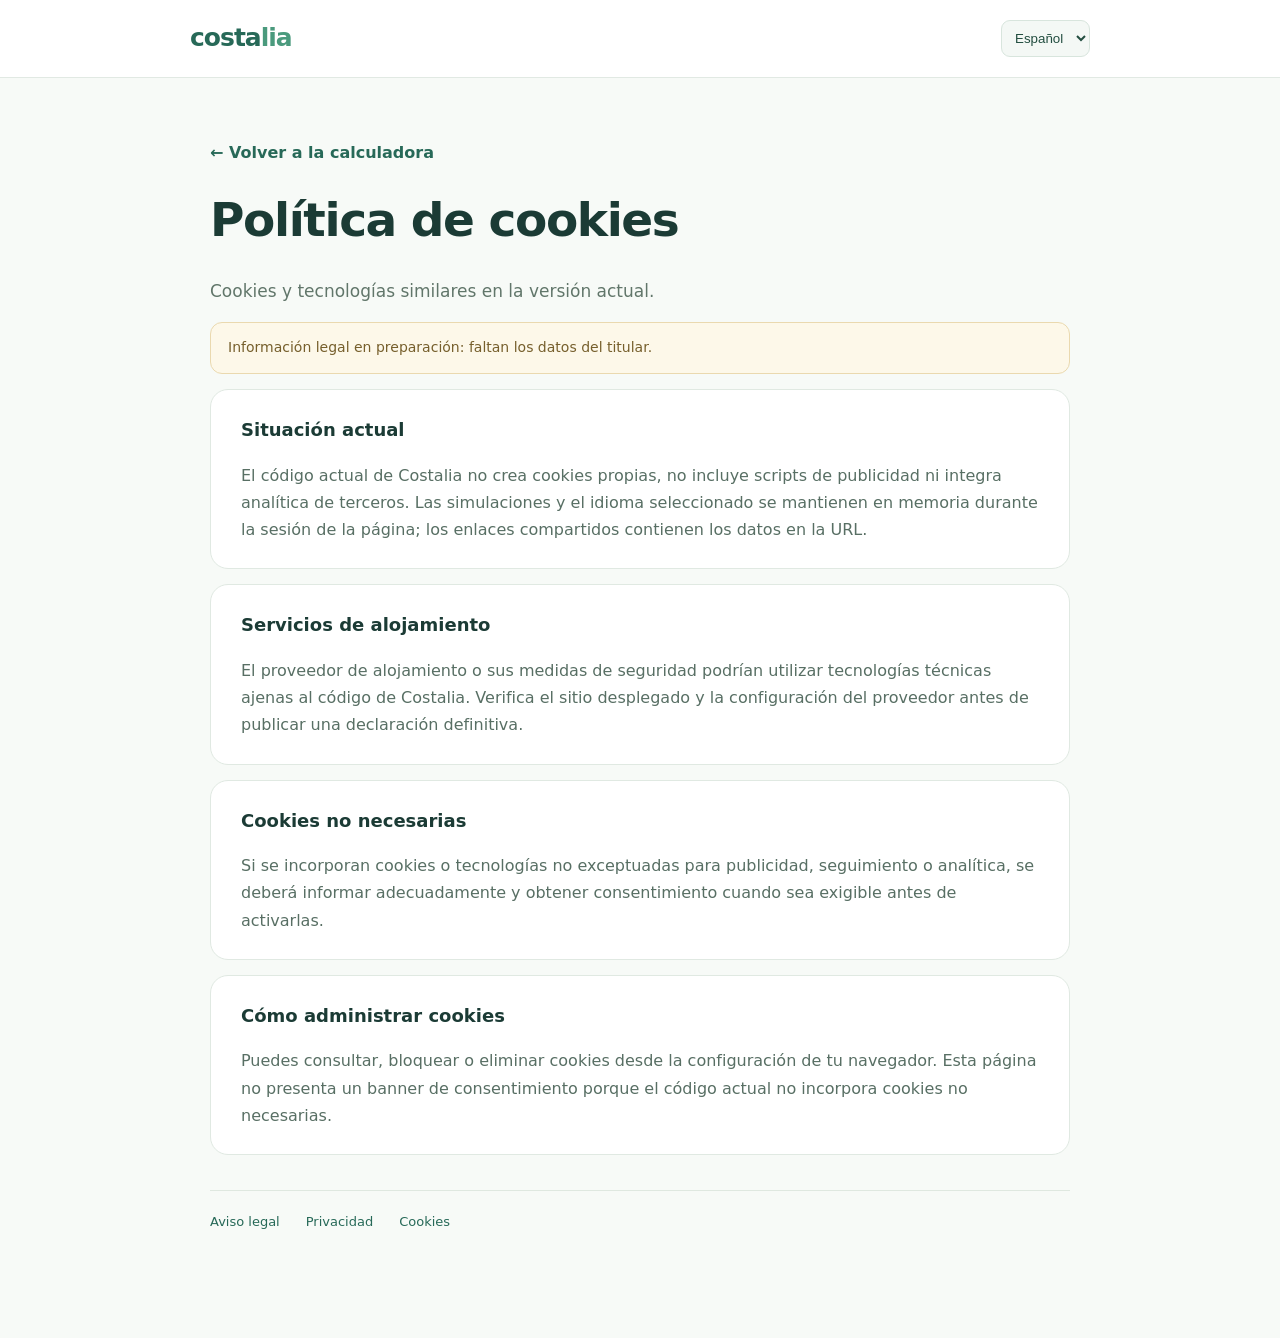
==== cookies.html @ 0afb7ad4 "Add multilingual Costalia cookies policy page" ====
<!doctype html><html lang="es"><head><meta charset="utf-8"><meta name="viewport" content="width=device-width,initial-scale=1"><meta name="robots" content="noindex"><meta name="theme-color" content="#0e3045"><link rel="icon" href="/favicon.svg" type="image/svg+xml"><title>Política de cookies | Costalia</title><style>*{box-sizing:border-box}body{margin:0;font-family:Inter,system-ui,sans-serif;background:#f7faf7;color:#1b3b35;line-height:1.7}header{display:flex;align-items:center;justify-content:space-between;padding:17px max(20px,calc((100vw - 900px)/2));background:#fff;border-bottom:1px solid #e1e9e3;gap:12px}a{color:#276958;text-decoration:none}a:hover{text-decoration:underline}.logo{font-size:25px;font-weight:800;letter-spacing:-1px}.logo span{color:#4a9a7d}select{background:#f4f8f5;border:1px solid #d8e5dd;padding:9px;border-radius:9px;color:#234e40}main{max-width:900px;margin:35px auto;padding:0 20px 70px}h1{font-size:clamp(30px,4vw,47px);letter-spacing:-1.4px;margin:8px 0}.intro{color:#61766a;font-size:17px}.card{background:white;border:1px solid #e0e9e2;padding:25px 30px;border-radius:18px;margin-top:15px}h2{font-size:18px;margin-top:0}.card p{margin-bottom:0;color:#586f64}.warning{border:1px solid #ead9af;background:#fdf8e9;border-radius:12px;padding:13px 17px;color:#765f2c;font-size:14px}.back{display:inline-block;margin:26px 0 6px;font-weight:650}footer{border-top:1px solid #dfe8e0;padding-top:20px;margin-top:35px;display:flex;gap:14px;flex-wrap:wrap;font-size:13px}footer a{margin-right:12px}@media(max-width:600px){.card{padding:19px}}</style></head><body><header><a class="logo" href="/">costa<span>lia</span></a><select id="lang" aria-label="Idioma / Language"><option value="es">Español</option><option value="ca">Català</option><option value="en">English</option></select></header><main><a href="/" class="back" id="back"></a><h1 id="title"></h1><p class="intro" id="intro"></p><p class="warning" id="warning"></p><div id="sections"></div><footer><a id="legal" href="/aviso-legal.html">Aviso legal</a><a id="privacy" href="/privacidad.html">Privacidad</a><a href="/cookies.html">Cookies</a></footer></main><script>
const texts={"es":{"title":"Política de cookies","intro":"Cookies y tecnologías similares en la versión actual.","parts":[["Situación actual","El código actual de Costalia no crea cookies propias, no incluye scripts de publicidad ni integra analítica de terceros. Las simulaciones y el idioma seleccionado se mantienen en memoria durante la sesión de la página; los enlaces compartidos contienen los datos en la URL."],["Servicios de alojamiento","El proveedor de alojamiento o sus medidas de seguridad podrían utilizar tecnologías técnicas ajenas al código de Costalia. Verifica el sitio desplegado y la configuración del proveedor antes de publicar una declaración definitiva."],["Cookies no necesarias","Si se incorporan cookies o tecnologías no exceptuadas para publicidad, seguimiento o analítica, se deberá informar adecuadamente y obtener consentimiento cuando sea exigible antes de activarlas."],["Cómo administrar cookies","Puedes consultar, bloquear o eliminar cookies desde la configuración de tu navegador. Esta página no presenta un banner de consentimiento porque el código actual no incorpora cookies no necesarias."]]},"ca":{"title":"Política de cookies","intro":"Cookies i tecnologies similars de la versió actual.","parts":[["Situació actual","El codi actual de Costalia no crea cookies pròpies, no inclou scripts publicitaris ni analítica de tercers. Les simulacions i l'idioma triat es mantenen en memòria mentre la pàgina és oberta; els enllaços compartits incorporen dades a l'URL."],["Allotjament","El proveïdor d'allotjament o les seves mesures de seguretat podrien utilitzar tecnologies tècniques alienes al codi de Costalia. Verifica el web publicat i la configuració abans d'aprovar aquesta declaració."],["Cookies no necessàries","Si s'hi afegeixen cookies o tecnologies no exceptuades per publicitat, seguiment o analítica, caldrà informar i obtenir el consentiment quan sigui exigible abans d'activar-les."],["Com gestionar cookies","Pots consultar, bloquejar o esborrar cookies des del navegador. No es mostra un bàner de consentiment perquè el codi actual no incorpora cookies no necessàries."]]},"en":{"title":"Cookie policy","intro":"Cookies and similar technologies in the current version.","parts":[["Current status","The current Costalia code does not set its own cookies or include advertising and third-party analytics scripts. Inputs and language are held in browser memory while the page is open; shared URLs contain simulation details."],["Hosting services","The hosting provider or its security tools may use technical technologies outside Costalia's code. Review the deployed site and provider setup before treating this notice as final."],["Non-essential cookies","If tracking, advertising or non-exempt analytics cookies or similar technologies are added, appropriate information and consent where required must come before activation."],["Cookie management","You can review, block and delete cookies through your browser. No consent banner is shown because the current application code does not include non-essential cookies."]]}};const common={"es":{"back":"Volver a la calculadora","footer":"Aviso legal · Privacidad · Cookies","warning":"Información legal en preparación: faltan los datos del titular."},"ca":{"back":"Torna a la calculadora","footer":"Avís legal · Privacitat · Cookies","warning":"Informació legal pendent: falten les dades del titular."},"en":{"back":"Back to calculator","footer":"Legal notice · Privacy · Cookies","warning":"Legal information pending: operator details must be completed."}};const select=document.getElementById("lang");let language=new URLSearchParams(location.search).get("lang");if(!["es","ca","en"].includes(language))language="es";select.value=language;
function render(){const x=texts[language],c=common[language];document.documentElement.lang=language;document.title=x.title+" | Costalia";document.getElementById("back").textContent="← "+c.back;document.getElementById("title").textContent=x.title;document.getElementById("intro").textContent=x.intro;document.getElementById("warning").textContent=c.warning;document.getElementById("sections").replaceChildren(...x.parts.map(([heading,desc])=>{const section=document.createElement("section");section.className="card";const h=document.createElement("h2");h.textContent=heading;const p=document.createElement("p");p.textContent=desc;section.append(h,p);return section;}));document.getElementById("legal").textContent=({es:"Aviso legal",ca:"Avís legal",en:"Legal notice"})[language];document.getElementById("privacy").textContent=({es:"Privacidad",ca:"Privacitat",en:"Privacy"})[language];document.querySelectorAll("footer a").forEach(a=>{const u=new URL(a.href);u.searchParams.set("lang",language);a.href=u.pathname+u.search;});document.getElementById("back").href="/?lang="+language;}
select.addEventListener("change",e=>{language=e.target.value;history.replaceState(null,"",location.pathname+"?lang="+language);render()});render();
</script></body></html>
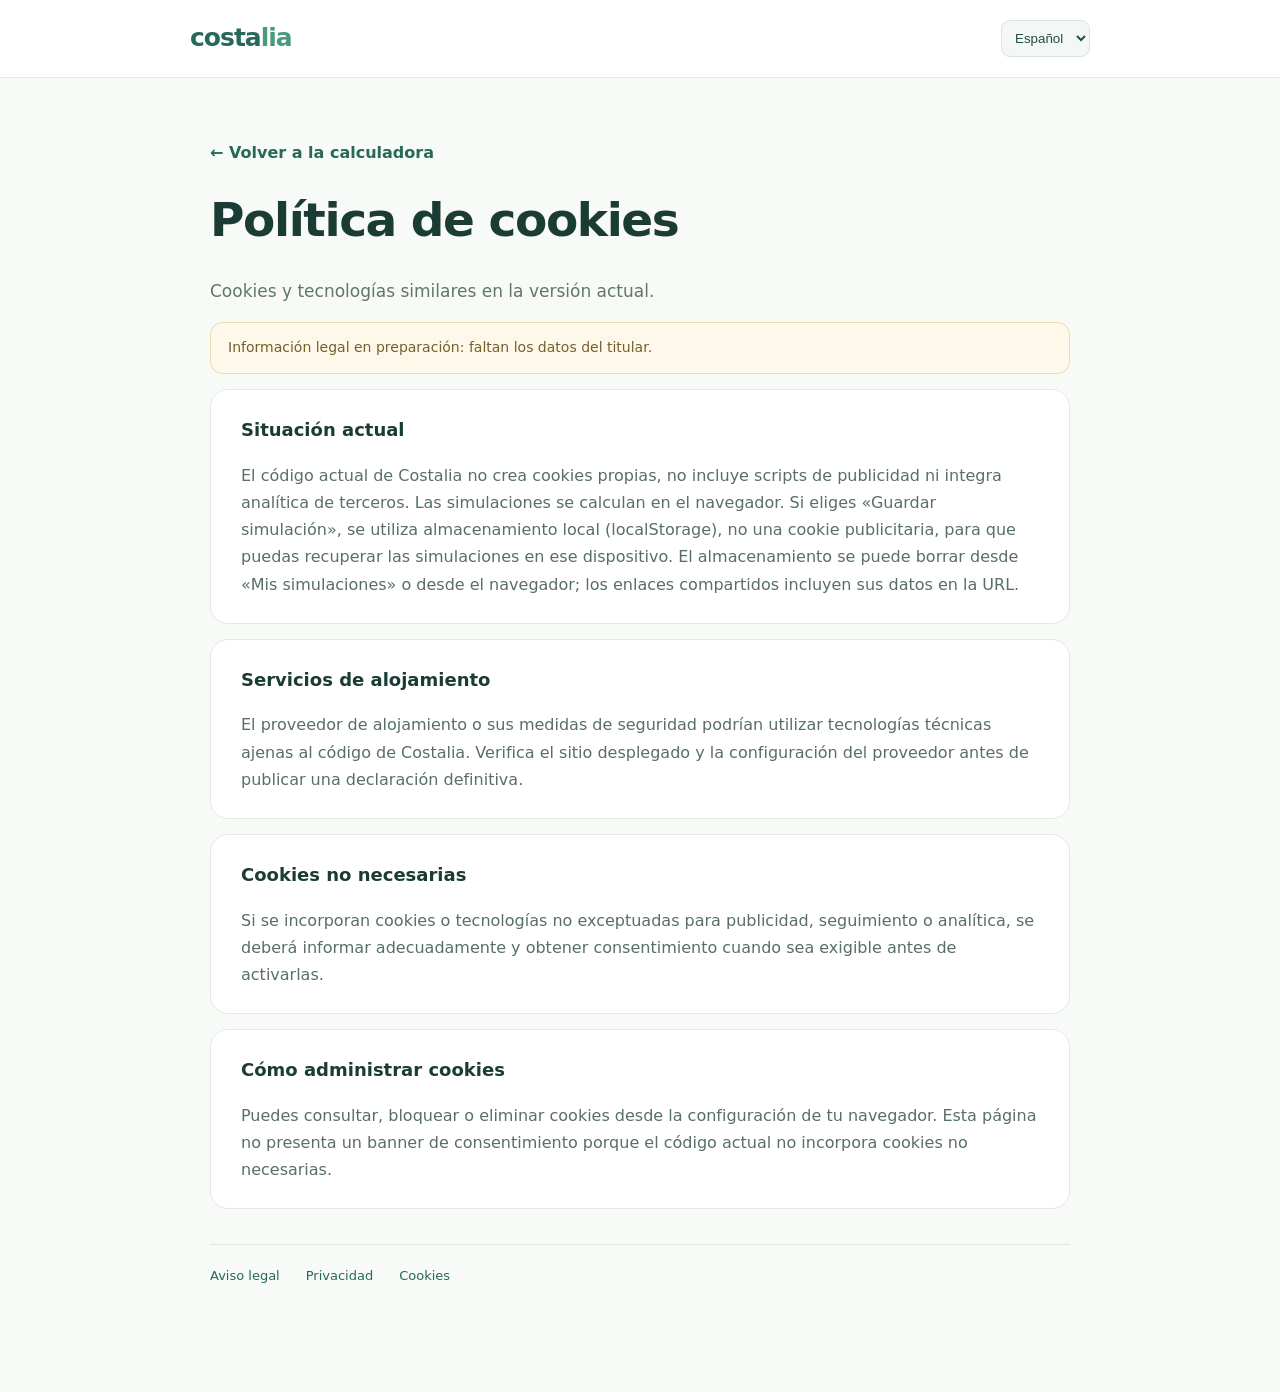
==== commit 29d8263d: "Clarify local browser storage for saved Costalia comparisons" ====
--- a/cookies.html
+++ b/cookies.html
@@ -1,5 +1,5 @@
 <!doctype html><html lang="es"><head><meta charset="utf-8"><meta name="viewport" content="width=device-width,initial-scale=1"><meta name="robots" content="noindex"><meta name="theme-color" content="#0e3045"><link rel="icon" href="/favicon.svg" type="image/svg+xml"><title>Política de cookies | Costalia</title><style>*{box-sizing:border-box}body{margin:0;font-family:Inter,system-ui,sans-serif;background:#f7faf7;color:#1b3b35;line-height:1.7}header{display:flex;align-items:center;justify-content:space-between;padding:17px max(20px,calc((100vw - 900px)/2));background:#fff;border-bottom:1px solid #e1e9e3;gap:12px}a{color:#276958;text-decoration:none}a:hover{text-decoration:underline}.logo{font-size:25px;font-weight:800;letter-spacing:-1px}.logo span{color:#4a9a7d}select{background:#f4f8f5;border:1px solid #d8e5dd;padding:9px;border-radius:9px;color:#234e40}main{max-width:900px;margin:35px auto;padding:0 20px 70px}h1{font-size:clamp(30px,4vw,47px);letter-spacing:-1.4px;margin:8px 0}.intro{color:#61766a;font-size:17px}.card{background:white;border:1px solid #e0e9e2;padding:25px 30px;border-radius:18px;margin-top:15px}h2{font-size:18px;margin-top:0}.card p{margin-bottom:0;color:#586f64}.warning{border:1px solid #ead9af;background:#fdf8e9;border-radius:12px;padding:13px 17px;color:#765f2c;font-size:14px}.back{display:inline-block;margin:26px 0 6px;font-weight:650}footer{border-top:1px solid #dfe8e0;padding-top:20px;margin-top:35px;display:flex;gap:14px;flex-wrap:wrap;font-size:13px}footer a{margin-right:12px}@media(max-width:600px){.card{padding:19px}}</style></head><body><header><a class="logo" href="/">costa<span>lia</span></a><select id="lang" aria-label="Idioma / Language"><option value="es">Español</option><option value="ca">Català</option><option value="en">English</option></select></header><main><a href="/" class="back" id="back"></a><h1 id="title"></h1><p class="intro" id="intro"></p><p class="warning" id="warning"></p><div id="sections"></div><footer><a id="legal" href="/aviso-legal.html">Aviso legal</a><a id="privacy" href="/privacidad.html">Privacidad</a><a href="/cookies.html">Cookies</a></footer></main><script>
-const texts={"es":{"title":"Política de cookies","intro":"Cookies y tecnologías similares en la versión actual.","parts":[["Situación actual","El código actual de Costalia no crea cookies propias, no incluye scripts de publicidad ni integra analítica de terceros. Las simulaciones y el idioma seleccionado se mantienen en memoria durante la sesión de la página; los enlaces compartidos contienen los datos en la URL."],["Servicios de alojamiento","El proveedor de alojamiento o sus medidas de seguridad podrían utilizar tecnologías técnicas ajenas al código de Costalia. Verifica el sitio desplegado y la configuración del proveedor antes de publicar una declaración definitiva."],["Cookies no necesarias","Si se incorporan cookies o tecnologías no exceptuadas para publicidad, seguimiento o analítica, se deberá informar adecuadamente y obtener consentimiento cuando sea exigible antes de activarlas."],["Cómo administrar cookies","Puedes consultar, bloquear o eliminar cookies desde la configuración de tu navegador. Esta página no presenta un banner de consentimiento porque el código actual no incorpora cookies no necesarias."]]},"ca":{"title":"Política de cookies","intro":"Cookies i tecnologies similars de la versió actual.","parts":[["Situació actual","El codi actual de Costalia no crea cookies pròpies, no inclou scripts publicitaris ni analítica de tercers. Les simulacions i l'idioma triat es mantenen en memòria mentre la pàgina és oberta; els enllaços compartits incorporen dades a l'URL."],["Allotjament","El proveïdor d'allotjament o les seves mesures de seguretat podrien utilitzar tecnologies tècniques alienes al codi de Costalia. Verifica el web publicat i la configuració abans d'aprovar aquesta declaració."],["Cookies no necessàries","Si s'hi afegeixen cookies o tecnologies no exceptuades per publicitat, seguiment o analítica, caldrà informar i obtenir el consentiment quan sigui exigible abans d'activar-les."],["Com gestionar cookies","Pots consultar, bloquejar o esborrar cookies des del navegador. No es mostra un bàner de consentiment perquè el codi actual no incorpora cookies no necessàries."]]},"en":{"title":"Cookie policy","intro":"Cookies and similar technologies in the current version.","parts":[["Current status","The current Costalia code does not set its own cookies or include advertising and third-party analytics scripts. Inputs and language are held in browser memory while the page is open; shared URLs contain simulation details."],["Hosting services","The hosting provider or its security tools may use technical technologies outside Costalia's code. Review the deployed site and provider setup before treating this notice as final."],["Non-essential cookies","If tracking, advertising or non-exempt analytics cookies or similar technologies are added, appropriate information and consent where required must come before activation."],["Cookie management","You can review, block and delete cookies through your browser. No consent banner is shown because the current application code does not include non-essential cookies."]]}};const common={"es":{"back":"Volver a la calculadora","footer":"Aviso legal · Privacidad · Cookies","warning":"Información legal en preparación: faltan los datos del titular."},"ca":{"back":"Torna a la calculadora","footer":"Avís legal · Privacitat · Cookies","warning":"Informació legal pendent: falten les dades del titular."},"en":{"back":"Back to calculator","footer":"Legal notice · Privacy · Cookies","warning":"Legal information pending: operator details must be completed."}};const select=document.getElementById("lang");let language=new URLSearchParams(location.search).get("lang");if(!["es","ca","en"].includes(language))language="es";select.value=language;
+const texts={"es":{"title":"Política de cookies","intro":"Cookies y tecnologías similares en la versión actual.","parts":[["Situación actual","El código actual de Costalia no crea cookies propias, no incluye scripts de publicidad ni integra analítica de terceros. Las simulaciones se calculan en el navegador. Si eliges «Guardar simulación», se utiliza almacenamiento local (localStorage), no una cookie publicitaria, para que puedas recuperar las simulaciones en ese dispositivo. El almacenamiento se puede borrar desde «Mis simulaciones» o desde el navegador; los enlaces compartidos incluyen sus datos en la URL."],["Servicios de alojamiento","El proveedor de alojamiento o sus medidas de seguridad podrían utilizar tecnologías técnicas ajenas al código de Costalia. Verifica el sitio desplegado y la configuración del proveedor antes de publicar una declaración definitiva."],["Cookies no necesarias","Si se incorporan cookies o tecnologías no exceptuadas para publicidad, seguimiento o analítica, se deberá informar adecuadamente y obtener consentimiento cuando sea exigible antes de activarlas."],["Cómo administrar cookies","Puedes consultar, bloquear o eliminar cookies desde la configuración de tu navegador. Esta página no presenta un banner de consentimiento porque el código actual no incorpora cookies no necesarias."]]},"ca":{"title":"Política de cookies","intro":"Cookies i tecnologies similars de la versió actual.","parts":[["Situació actual","El codi actual de Costalia no crea cookies pròpies, no inclou scripts publicitaris ni analítica de tercers. Les simulacions es calculen al navegador. Si tries «Desa simulació», s'utilitza emmagatzematge local (localStorage), no una cookie publicitària, per recuperar-les al mateix dispositiu. Les pots esborrar des de «Les meves simulacions» o des del navegador; els enllaços compartits incorporen dades a l'URL."],["Allotjament","El proveïdor d'allotjament o les seves mesures de seguretat podrien utilitzar tecnologies tècniques alienes al codi de Costalia. Verifica el web publicat i la configuració abans d'aprovar aquesta declaració."],["Cookies no necessàries","Si s'hi afegeixen cookies o tecnologies no exceptuades per publicitat, seguiment o analítica, caldrà informar i obtenir el consentiment quan sigui exigible abans d'activar-les."],["Com gestionar cookies","Pots consultar, bloquejar o esborrar cookies des del navegador. No es mostra un bàner de consentiment perquè el codi actual no incorpora cookies no necessàries."]]},"en":{"title":"Cookie policy","intro":"Cookies and similar technologies in the current version.","parts":[["Current status","The current Costalia code does not set its own cookies or include advertising and third-party analytics scripts. Inputs are processed in your browser. If you select «Save simulation», localStorage is used to keep the simulation on that device, not advertising cookies. You can delete saved items via «My simulations» or clear site data; shared links embed simulation inputs in their URLs."],["Hosting services","The hosting provider or its security tools may use technical technologies outside Costalia's code. Review the deployed site and provider setup before treating this notice as final."],["Non-essential cookies","If tracking, advertising or non-exempt analytics cookies or similar technologies are added, appropriate information and consent where required must come before activation."],["Cookie management","You can review, block and delete cookies through your browser. No consent banner is shown because the current application code does not include non-essential cookies."]]}};const common={"es":{"back":"Volver a la calculadora","footer":"Aviso legal · Privacidad · Cookies","warning":"Información legal en preparación: faltan los datos del titular."},"ca":{"back":"Torna a la calculadora","footer":"Avís legal · Privacitat · Cookies","warning":"Informació legal pendent: falten les dades del titular."},"en":{"back":"Back to calculator","footer":"Legal notice · Privacy · Cookies","warning":"Legal information pending: operator details must be completed."}};const select=document.getElementById("lang");let language=new URLSearchParams(location.search).get("lang");if(!["es","ca","en"].includes(language))language="es";select.value=language;
 function render(){const x=texts[language],c=common[language];document.documentElement.lang=language;document.title=x.title+" | Costalia";document.getElementById("back").textContent="← "+c.back;document.getElementById("title").textContent=x.title;document.getElementById("intro").textContent=x.intro;document.getElementById("warning").textContent=c.warning;document.getElementById("sections").replaceChildren(...x.parts.map(([heading,desc])=>{const section=document.createElement("section");section.className="card";const h=document.createElement("h2");h.textContent=heading;const p=document.createElement("p");p.textContent=desc;section.append(h,p);return section;}));document.getElementById("legal").textContent=({es:"Aviso legal",ca:"Avís legal",en:"Legal notice"})[language];document.getElementById("privacy").textContent=({es:"Privacidad",ca:"Privacitat",en:"Privacy"})[language];document.querySelectorAll("footer a").forEach(a=>{const u=new URL(a.href);u.searchParams.set("lang",language);a.href=u.pathname+u.search;});document.getElementById("back").href="/?lang="+language;}
 select.addEventListener("change",e=>{language=e.target.value;history.replaceState(null,"",location.pathname+"?lang="+language);render()});render();
 </script></body></html>
